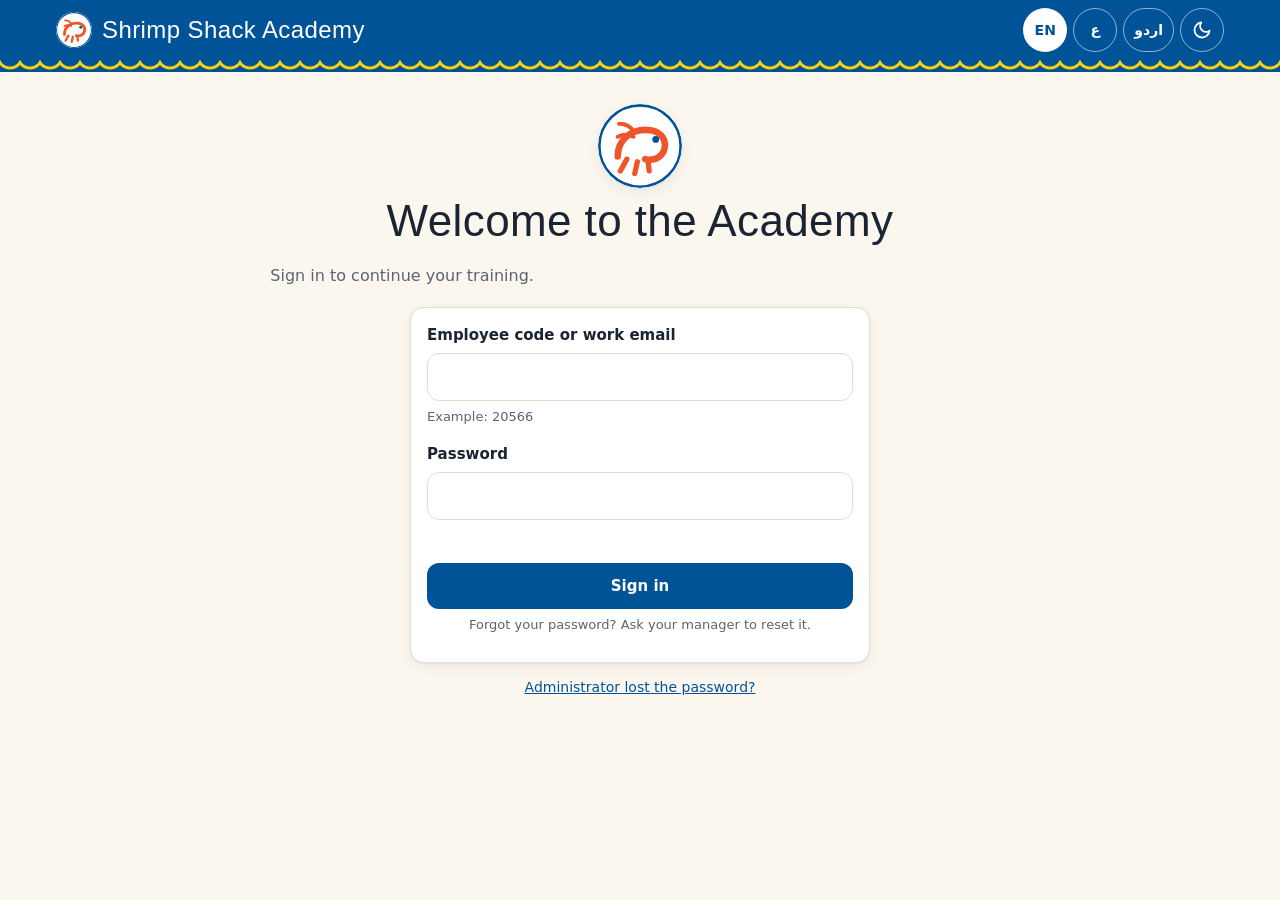
==== site/index.html @ 088601e8 "Add files via upload" ====
<!doctype html>
<html lang="en" dir="ltr" data-theme="light">
<head>
<meta charset="utf-8">
<meta name="viewport" content="width=device-width, initial-scale=1, viewport-fit=cover">
<meta http-equiv="Content-Security-Policy" content="default-src 'self'; script-src 'self' https://cdnjs.cloudflare.com; style-src 'self' 'unsafe-inline' https://fonts.googleapis.com; font-src https://fonts.gstatic.com; img-src 'self' data: blob:; connect-src 'self' blob: https://*.supabase.co https://cdnjs.cloudflare.com; worker-src 'self' blob: https://cdnjs.cloudflare.com; frame-ancestors 'none'; base-uri 'self'; form-action 'self'; object-src 'none'">
<meta name="referrer" content="strict-origin-when-cross-origin">
<meta name="theme-color" content="#005397">
<meta name="robots" content="noindex">
<title>Shrimp Shack Academy</title>
<link rel="icon" href="assets/logo.svg" type="image/svg+xml">
<link rel="manifest" href="manifest.webmanifest">
<link rel="preconnect" href="https://fonts.googleapis.com">
<link rel="preconnect" href="https://fonts.gstatic.com" crossorigin>
<link href="https://fonts.googleapis.com/css2?family=Bebas+Neue&family=Lato:wght@400;700;900&family=Tajawal:wght@400;500;700;800&family=Noto+Nastaliq+Urdu:wght@400;700&display=swap" rel="stylesheet">
<link rel="stylesheet" href="assets/app.css">
<script src="config.js"></script>
</head>
<body>
<a href="#main" class="sr-only">Skip to content</a>
<header id="top"></header>
<div id="banner"></div>
<div class="shell">
  <nav id="sidenav" aria-label="Main"></nav>
  <main id="main" tabindex="-1"></main>
</div>
<nav id="bottomnav" aria-label="Main"></nav>
<div id="toasts" aria-live="polite"></div>
<noscript>Please turn on JavaScript to use Shrimp Shack Academy.</noscript>
<script type="module" src="js/app.js"></script>
</body>
</html>
---- site/assets/app.css ----
/* Shrimp Shack Academy — approved design system */
:root{
  --brand-blue:#005397; --brand-orange:#F0542B; --brand-yellow:#F3D410;
  --bg:#FBF7EF; --surface:#FFFFFF; --surface-2:#F3EDE1; --ink:#1B2433; --muted:#5B6472; --line:#E4DCCD;
  --primary:#005397; --primary-ink:#FFFFFF; --accent:#C2410C; --accent-ink:#FFFFFF; --deco:#F0542B; --highlight:#F3D410;
  --ok:#1E7B4A; --warn:#8A5A00; --danger:#B42318; --focus:#F3D410;
  --radius:14px; --shadow:0 1px 2px rgba(27,36,51,.06),0 4px 14px rgba(27,36,51,.07);
  --font-display:"Bebas Neue","Tajawal",sans-serif; --font-body:"Lato","Tajawal",system-ui,-apple-system,"Segoe UI",sans-serif;
  color-scheme:light;
}
:root[data-theme="dark"]{
  --bg:#0B1A2C; --surface:#11263E; --surface-2:#173250; --ink:#F4EFE6; --muted:#A9B4C3; --line:#24405F;
  --primary:#4FA3E8; --primary-ink:#06182B; --accent:#FF7A50; --accent-ink:#1A0A03; --deco:#FF6A3D;
  --ok:#5BD08F; --warn:#F3C64B; --danger:#FF8A80; --shadow:0 1px 2px rgba(0,0,0,.3),0 6px 18px rgba(0,0,0,.35);
  color-scheme:dark;
}
:root[lang="ar"]{ --font-display:"Tajawal",sans-serif; --font-body:"Tajawal",system-ui,sans-serif; }
:root[lang="ur"]{ --font-display:"Noto Nastaliq Urdu","Tajawal",serif; --font-body:"Noto Nastaliq Urdu","Tajawal",serif; }
*{box-sizing:border-box}
html{-webkit-text-size-adjust:100%}
body{margin:0;background:var(--bg);color:var(--ink);font-family:var(--font-body);font-size:16px;line-height:1.55;min-height:100vh}
:root[lang="ur"] body{line-height:2.05}
a{color:var(--primary)}
h1,h2,h3,h4{font-family:var(--font-display);line-height:1.15;margin:0 0 .4em}
:root[lang="en"] h1,:root[lang="en"] h2{font-weight:400;letter-spacing:.4px}
:root:not([lang="en"]) h1,:root:not([lang="en"]) h2{font-weight:800}
:root[lang="ur"] h1,:root[lang="ur"] h2,:root[lang="ur"] h3{line-height:1.9;font-weight:700}
h1{font-size:clamp(28px,6vw,44px)} h2{font-size:clamp(22px,4vw,28px);margin-top:1.2em} h3{font-size:19px;font-family:var(--font-body);font-weight:800}
p{margin:.2em 0 .8em}
:focus-visible{outline:3px solid var(--focus);outline-offset:2px;box-shadow:0 0 0 5px var(--brand-blue);border-radius:6px}
.icon{width:20px;height:20px;flex:none;fill:none;stroke:currentColor;stroke-width:2.2;stroke-linecap:round;stroke-linejoin:round}
[dir="rtl"] .icon.dir{transform:scaleX(-1)}
.muted{color:var(--muted)} .small{font-size:14px} .center{text-align:center} .grow{flex:1;min-width:0}
.sr-only{position:absolute;width:1px;height:1px;overflow:hidden;clip:rect(0 0 0 0)}

/* header */
#top{position:sticky;top:0;z-index:20;background:var(--brand-blue);color:#fff}
.top-in{display:flex;align-items:center;gap:10px;max-width:1200px;margin:0 auto;padding:8px 16px}
.mark{display:flex;align-items:center;gap:10px;color:#fff;text-decoration:none;font-family:"Bebas Neue","Tajawal",sans-serif;font-size:24px;line-height:1;letter-spacing:.4px}
:root:not([lang="en"]) .mark{font-family:"Tajawal",sans-serif;font-weight:800;font-size:19px}
.mark img{border-radius:50%;background:#fff}
.spacer{flex:1}
.toolbar{display:flex;gap:6px}
.chip-btn{min-height:44px;min-width:44px;padding:0 10px;border-radius:999px;border:1.5px solid rgba(255,255,255,.55);background:transparent;color:#fff;font:700 14px "Tajawal",system-ui,sans-serif;cursor:pointer;display:inline-flex;align-items:center;justify-content:center}
.chip-btn[aria-pressed="true"]{background:#fff;color:var(--brand-blue)}
.wave{height:12px;background:radial-gradient(circle at 10px -4px,transparent 10px,var(--brand-yellow) 11px,var(--brand-yellow) 13px,transparent 14px) 0 0/20px 12px repeat-x}
.trial-banner{display:flex;gap:10px;align-items:center;justify-content:center;background:var(--highlight);color:#1B2433;padding:8px 16px;font-weight:700;font-size:14px;text-align:center}
@media (max-width:560px){.mark span{display:none}.chip-btn{min-width:40px;padding:0 8px}}

/* layout */
.shell{max-width:1200px;margin:0 auto;display:flex;gap:24px;padding:0 16px}
#sidenav{display:none}
main{flex:1;min-width:0;padding:20px 0 110px;outline:none}
body.signed-in #sidenav{display:none}
@media (min-width:900px){
  body.signed-in #sidenav{display:block;width:230px;flex:none;position:sticky;top:76px;align-self:flex-start;padding:20px 0;max-height:calc(100vh - 80px);overflow:auto}
  #bottomnav{display:none!important}
  main{padding-bottom:48px}
}
.who{display:flex;flex-direction:column;padding:4px 12px 12px;border-bottom:1px solid var(--line);margin-bottom:8px}
.who span{color:var(--muted);font-size:14px}
.nav-link{display:flex;align-items:center;gap:12px;min-height:44px;padding:8px 12px;border-radius:12px;color:var(--ink);text-decoration:none;font-weight:700}
.nav-link:hover{background:var(--surface-2)}
.nav-link.active{background:color-mix(in srgb,var(--primary) 12%,transparent);color:var(--primary)}
#bottomnav{position:fixed;bottom:0;inset-inline:0;z-index:20;background:var(--surface);border-top:1px solid var(--line);display:none;justify-content:space-around;padding:4px 4px calc(4px + env(safe-area-inset-bottom))}
body.signed-in #bottomnav{display:flex}
.tab{flex:1;display:flex;flex-direction:column;align-items:center;gap:2px;min-height:56px;justify-content:center;color:var(--muted);text-decoration:none;font:700 12px var(--font-body);background:none;border:0;cursor:pointer;border-radius:12px}
.tab.active{color:var(--primary)}
.more-list{display:flex;flex-direction:column}

/* building blocks */
.page-head{display:flex;flex-wrap:wrap;justify-content:space-between;align-items:flex-end;gap:12px;margin-bottom:12px}
.lead{color:var(--muted);max-width:68ch;margin:0}
.actions{display:flex;flex-wrap:wrap;gap:8px;align-items:center}
.actions.center{justify-content:center}
.card{background:var(--surface);border:1px solid var(--line);border-radius:var(--radius);padding:16px;box-shadow:var(--shadow);margin-bottom:14px;color:var(--ink)}
.grid{display:grid;gap:14px}
.grid.courses{grid-template-columns:repeat(auto-fill,minmax(270px,1fr))}
.grid.two{grid-template-columns:repeat(auto-fit,minmax(300px,1fr));align-items:start}
.row-between{display:flex;justify-content:space-between;align-items:center;gap:10px;flex-wrap:wrap}
.meta{color:var(--muted);font-size:14px}
.back{display:inline-flex;align-items:center;gap:6px;min-height:44px;color:var(--primary);text-decoration:none;font-weight:700}
.btn{min-height:46px;padding:0 18px;border-radius:12px;border:2px solid transparent;font:700 15px var(--font-body);cursor:pointer;display:inline-flex;align-items:center;justify-content:center;gap:8px;text-decoration:none;line-height:1.2}
.btn-sm{min-height:40px;padding:0 12px;font-size:14px}
.btn-block{width:100%}
.btn-primary{background:var(--primary);color:var(--primary-ink)}
.btn-accent{background:var(--accent);color:var(--accent-ink)}
.btn-ghost{background:transparent;color:var(--ink);border-color:var(--line)}
.btn-danger{background:var(--danger);color:#fff}
.danger-text{color:var(--danger)}
.btn[disabled]{opacity:.45;cursor:not-allowed}
.icon-btn{min-width:44px;min-height:44px;border-radius:10px;border:1px solid var(--line);background:var(--surface);color:var(--ink);display:inline-flex;align-items:center;justify-content:center;cursor:pointer}
.icon-btn[disabled]{opacity:.35}
.icon-row{display:flex;gap:6px;flex-wrap:wrap;align-items:center}
.badge{display:inline-flex;align-items:center;padding:3px 10px;border-radius:999px;font-size:13px;font-weight:700;white-space:nowrap}
.b-ok{background:color-mix(in srgb,var(--ok) 15%,transparent);color:var(--ok)}
.b-warn{background:color-mix(in srgb,var(--warn) 18%,transparent);color:var(--warn)}
.b-danger{background:color-mix(in srgb,var(--danger) 15%,transparent);color:var(--danger)}
.b-muted{background:var(--surface-2);color:var(--muted)}
.chips{display:flex;gap:6px;flex-wrap:wrap}
.bar{height:10px;border-radius:99px;background:var(--surface-2);overflow:hidden;margin:10px 0 6px;display:flex}
.bar i{display:block;height:100%;background:var(--deco);border-radius:99px;transition:width .3s}
.bar-cell{display:flex;align-items:center;gap:8px;min-width:120px}.bar-cell .bar{flex:1;margin:0}
.empty{text-align:center;color:var(--muted);padding:32px 16px;border:2px dashed var(--line);border-radius:var(--radius)}
.empty .icon{width:36px;height:36px;color:var(--deco)}
.empty.error .icon{color:var(--danger)}
.note{display:flex;align-items:center;gap:10px;flex-wrap:wrap;padding:12px 14px;border-radius:12px;margin-bottom:10px;background:var(--surface-2);font-weight:700}
.note-overdue{background:color-mix(in srgb,var(--danger) 12%,var(--surface));color:var(--danger)}
.note-dueSoon{background:color-mix(in srgb,var(--warn) 14%,var(--surface));color:var(--warn)}
.note-ok{background:color-mix(in srgb,var(--ok) 12%,var(--surface));color:var(--ok)}
.note-info{background:color-mix(in srgb,var(--highlight) 35%,var(--surface))}
.notes{margin-bottom:8px}
code{font-family:ui-monospace,Consolas,monospace;background:var(--surface-2);padding:2px 6px;border-radius:6px;direction:ltr;unicode-bidi:embed}

/* forms */
.form{display:flex;flex-direction:column;gap:4px}
.narrow{max-width:460px;margin-inline:auto}
.form-grid{display:grid;grid-template-columns:repeat(auto-fit,minmax(240px,1fr));gap:4px 16px;align-items:start}
.form-grid .actions,.span-all,.area-box{grid-column:1/-1}
.field{display:flex;flex-direction:column;gap:6px;margin-bottom:12px}
.field label{font-weight:700;font-size:15px}
.hint{color:var(--muted);font-size:13px}
input[type=text],input[type=email],input[type=password],input[type=number],input[type=search],input[type=date],select,textarea{
  width:100%;min-height:48px;padding:10px 12px;border:1.5px solid var(--line);border-radius:12px;background:var(--surface);color:var(--ink);font:16px var(--font-body)}
textarea{min-height:auto;resize:vertical}
input:focus,select:focus,textarea:focus{border-color:var(--primary);outline:none;box-shadow:0 0 0 3px color-mix(in srgb,var(--primary) 25%,transparent)}
.check{display:flex;align-items:center;gap:10px;min-height:44px;font-weight:700;cursor:pointer}
.check input,.checks input{width:22px;height:22px;accent-color:var(--primary)}
.checks{border:1px solid var(--line);border-radius:12px;padding:8px 12px;margin:0 0 10px;display:flex;flex-wrap:wrap;gap:4px 18px}
.checks legend{font-weight:800;padding:0 6px}
.checks label{display:flex;align-items:center;gap:8px;min-height:40px}
.form-msg{color:var(--danger);font-weight:700;min-height:1.4em}
.link-center{display:block;text-align:center;margin-top:10px}
.filters{display:flex;gap:10px;flex-wrap:wrap;margin-bottom:12px}
.filters > *{flex:1 1 180px;width:auto}
.login-hero{text-align:center;margin:12px 0 18px}
.login-hero img{border-radius:50%;background:#fff;box-shadow:var(--shadow)}

/* lists & tables */
.list{display:flex;flex-direction:column;gap:8px}
.list-row{display:flex;align-items:center;gap:12px;flex-wrap:wrap;background:var(--surface);border:1px solid var(--line);border-radius:12px;padding:10px 14px;color:var(--ink);text-decoration:none}
a.list-row:hover{border-color:var(--primary)}
.list-row.inactive{opacity:.6}
.avatar{width:40px;height:40px;border-radius:50%;background:color-mix(in srgb,var(--primary) 14%,var(--surface));color:var(--primary);display:grid;place-items:center;font-weight:900;flex:none}
.table-wrap{overflow-x:auto;border:1px solid var(--line);border-radius:12px;background:var(--surface);margin-bottom:14px}
.table{width:100%;border-collapse:collapse;font-size:14px}
.table th,.table td{padding:10px 12px;border-bottom:1px solid var(--line);text-align:start;vertical-align:middle}
.table th{background:var(--surface-2);font-weight:800;white-space:nowrap}
.st-error td{background:color-mix(in srgb,var(--danger) 6%,transparent)}
.st-duplicate td{background:color-mix(in srgb,var(--warn) 7%,transparent)}
.kpis{display:grid;grid-template-columns:repeat(auto-fill,minmax(150px,1fr));gap:12px;margin-bottom:14px}
.kpis.small{grid-template-columns:repeat(3,1fr)}
.kpi{background:var(--surface);border:1px solid var(--line);border-radius:var(--radius);padding:14px;box-shadow:var(--shadow)}
.kpi-v{font-family:"Bebas Neue","Tajawal",sans-serif;font-size:36px;line-height:1;color:var(--primary)}
.kpi-l{font-weight:800;font-size:14px;margin-top:4px}
.kpi-h{color:var(--muted);font-size:12px}

/* learner */
.course-card{padding:0;overflow:hidden;text-decoration:none;display:flex;flex-direction:column}
.course-card .hero{height:84px;background:linear-gradient(135deg,var(--brand-blue),#0A6CC0);position:relative}
.course-card .hero::after{content:"";position:absolute;inset:auto 0 0 0;height:12px;background:radial-gradient(circle at 10px -4px,transparent 10px,var(--brand-yellow) 11px,var(--brand-yellow) 13px,transparent 14px) 0 0/20px 12px repeat-x}
.course-card .body{padding:16px;display:flex;flex-direction:column;gap:6px;flex:1}
.course-card .btn{margin-top:auto;align-self:flex-start}
.steps{list-style:none;padding:0;margin:0}
.step.done{border-inline-start:6px solid var(--ok)}
.card-titles{list-style:none;padding:0;margin:8px 0;display:flex;flex-direction:column;gap:4px}
.card-titles li{display:flex;gap:8px;align-items:center;color:var(--muted)}
.card-titles li.seen{color:var(--ok)}
.locked{display:inline-flex;gap:6px;align-items:center;color:var(--muted);font-weight:700;font-size:14px}
.skill-list{list-style:none;padding:0;margin:0;display:flex;flex-direction:column;gap:6px}
.skill-list li{display:flex;justify-content:space-between;align-items:center;gap:8px}
.viewer-top{display:flex;align-items:center;justify-content:space-between;gap:8px;flex-wrap:wrap}
.zoom{display:flex;gap:6px}
.card-title{font-size:clamp(22px,5vw,32px);margin-top:8px}
.pdf-stage{background:var(--surface-2);border-radius:var(--radius);min-height:50vh;display:flex;flex-direction:column;align-items:center;gap:10px;padding:8px;overflow:auto;touch-action:pan-y pinch-zoom;user-select:none;-webkit-user-select:none}
.pdf-stage.small{min-height:200px}
.pdf-page{max-width:none;background:#fff;box-shadow:var(--shadow);border-radius:6px}
.viewer-nav{position:sticky;bottom:72px;display:flex;align-items:center;justify-content:space-between;gap:10px;padding:10px 0;background:linear-gradient(transparent,var(--bg) 30%)}
@media (min-width:900px){.viewer-nav{bottom:0}}
.timer{font-weight:700;color:var(--muted);font-size:14px}
.spinner{width:42px;height:42px;border:4px solid var(--line);border-top-color:var(--deco);border-radius:50%;animation:spin 1s linear infinite;margin:40px auto}
@keyframes spin{to{transform:rotate(360deg)}}
.quiz .q{border:1px solid var(--line)}
.q legend{font-weight:800;font-size:17px;display:flex;gap:10px;align-items:baseline;padding:0;margin-bottom:8px}
.qn{background:var(--surface-2);color:var(--muted);border-radius:8px;padding:0 8px;font-size:13px;flex:none}
.opt{display:flex;align-items:center;gap:12px;min-height:52px;padding:10px 14px;border:2px solid var(--line);border-radius:12px;margin-top:8px;cursor:pointer;background:var(--surface)}
.opt:has(input:checked){border-color:var(--primary);background:color-mix(in srgb,var(--primary) 8%,var(--surface))}
.opt input{width:22px;height:22px;accent-color:var(--primary);flex:none}
.quiz-timer{position:sticky;top:76px;z-index:5;background:var(--highlight);color:#1B2433;border-radius:12px;padding:8px 14px;margin-bottom:10px;font-weight:800;text-align:center}
.quiz-timer .timer{color:#1B2433}
.result{text-align:center;padding:28px 16px}
.result .score{font-family:"Bebas Neue",sans-serif;font-size:84px;line-height:1}
.result.pass .score{color:var(--ok)} .result.fail .score{color:var(--danger)}
.review ul{padding-inline-start:20px}
.review li.is-correct{color:var(--ok);font-weight:800}
.review li.is-chosen:not(.is-correct){color:var(--danger);text-decoration:line-through}
.cert-tile{display:flex;align-items:center;gap:12px;text-decoration:none}
.cert-tile .icon{width:32px;height:32px;color:var(--deco)}
.cert-canvas{width:100%;height:auto;border-radius:12px;box-shadow:var(--shadow);margin:8px 0 14px;background:#fff}
.verify{max-width:560px}
.verify.good{border-inline-start:6px solid var(--ok)} .verify.bad{border-inline-start:6px solid var(--danger)}
dl{display:grid;grid-template-columns:auto 1fr;gap:6px 16px;margin:10px 0}
dt{font-weight:800;color:var(--muted)} dd{margin:0}

/* course editor */
.panel summary{cursor:pointer;list-style:none}
.panel summary h2{display:inline;margin:0}
.panel[open] summary{margin-bottom:12px}
.section-edit{border-inline-start:6px solid var(--deco)}
.card-edit-list{padding-inline-start:22px;margin:10px 0;display:flex;flex-direction:column;gap:6px}
.card-edit-list li{display:flex;align-items:center;gap:8px;flex-wrap:wrap;padding:6px 0;border-bottom:1px dashed var(--line)}
.upload-list{display:flex;flex-direction:column;gap:10px;padding-inline-start:22px}
.q-editor{display:flex;flex-direction:column;gap:6px}
.signoff .skill-row{display:flex;gap:8px;align-items:center;flex-wrap:wrap;padding:8px 0;border-top:1px dashed var(--line)}
.signoff .skill-row select{width:auto;flex:0 0 160px}.signoff .skill-row input{flex:1 1 160px;width:auto}
.audit summary{display:flex;width:100%;cursor:pointer;list-style:none}
.audit pre{white-space:pre-wrap;word-break:break-word;font-size:12px;background:var(--surface-2);padding:8px;border-radius:8px;max-height:240px;overflow:auto;direction:ltr;text-align:left}
.backup{border-top:1px solid var(--line);margin-top:16px;padding-top:12px}
.faq details summary{cursor:pointer;font-weight:800;min-height:32px}
.howto{padding-inline-start:20px}

/* dialog & toasts */
dialog.modal{border:0;border-radius:18px;padding:0;width:min(560px,calc(100vw - 24px));max-height:calc(100vh - 32px);background:var(--surface);color:var(--ink);box-shadow:0 20px 60px rgba(0,0,0,.35)}
dialog.modal.wide{width:min(860px,calc(100vw - 24px))}
dialog::backdrop{background:rgba(11,26,44,.55)}
.modal form{display:flex;flex-direction:column;max-height:calc(100vh - 32px)}
.modal-head{display:flex;justify-content:space-between;align-items:center;gap:10px;padding:14px 16px;border-bottom:1px solid var(--line)}
.modal-head h2{margin:0;font-size:22px}
.modal-body{padding:16px;overflow:auto}
.modal-foot{display:flex;gap:8px;justify-content:flex-end;flex-wrap:wrap;padding:12px 16px;border-top:1px solid var(--line)}
.modal-foot:empty{display:none}
#toasts{position:fixed;bottom:84px;inset-inline:16px;z-index:100;display:flex;flex-direction:column;align-items:center;gap:8px;pointer-events:none}
.toast{pointer-events:auto;max-width:520px;background:var(--ink);color:var(--bg);padding:12px 16px;border-radius:12px;font-weight:700;box-shadow:var(--shadow);transition:opacity .4s}
.toast-error{background:var(--danger);color:#fff}
.toast.out{opacity:0}
@media (min-width:900px){#toasts{bottom:24px}}

@media print{
  #top,#banner,#sidenav,#bottomnav,.no-print,.actions,.btn,#toasts{display:none!important}
  body{background:#fff;color:#000} main{padding:0} .card,.kpi,.table-wrap{box-shadow:none}
}
@media (prefers-reduced-motion:reduce){*{transition:none!important;animation:none!important}}
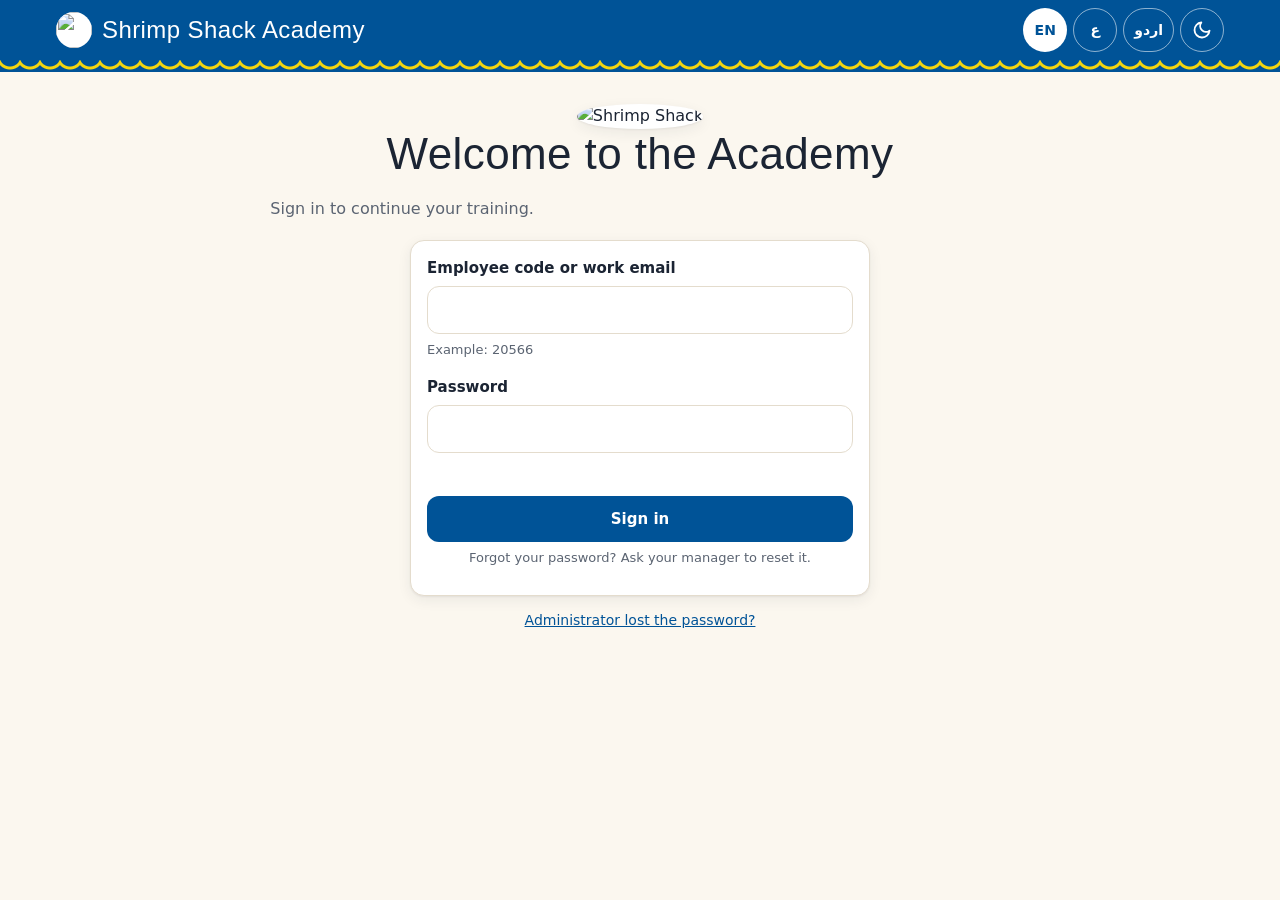
==== commit fdd20578: "Add files via upload" ====
--- a/site/index.html
+++ b/site/index.html
@@ -8,7 +8,8 @@
 <meta name="theme-color" content="#005397">
 <meta name="robots" content="noindex">
 <title>Shrimp Shack Academy</title>
-<link rel="icon" href="assets/logo.svg" type="image/svg+xml">
+<link rel="icon" href="assets/logo-mark.png" type="image/png">
+<link rel="apple-touch-icon" href="assets/icon-192.png">
 <link rel="manifest" href="manifest.webmanifest">
 <link rel="preconnect" href="https://fonts.googleapis.com">
 <link rel="preconnect" href="https://fonts.gstatic.com" crossorigin>
